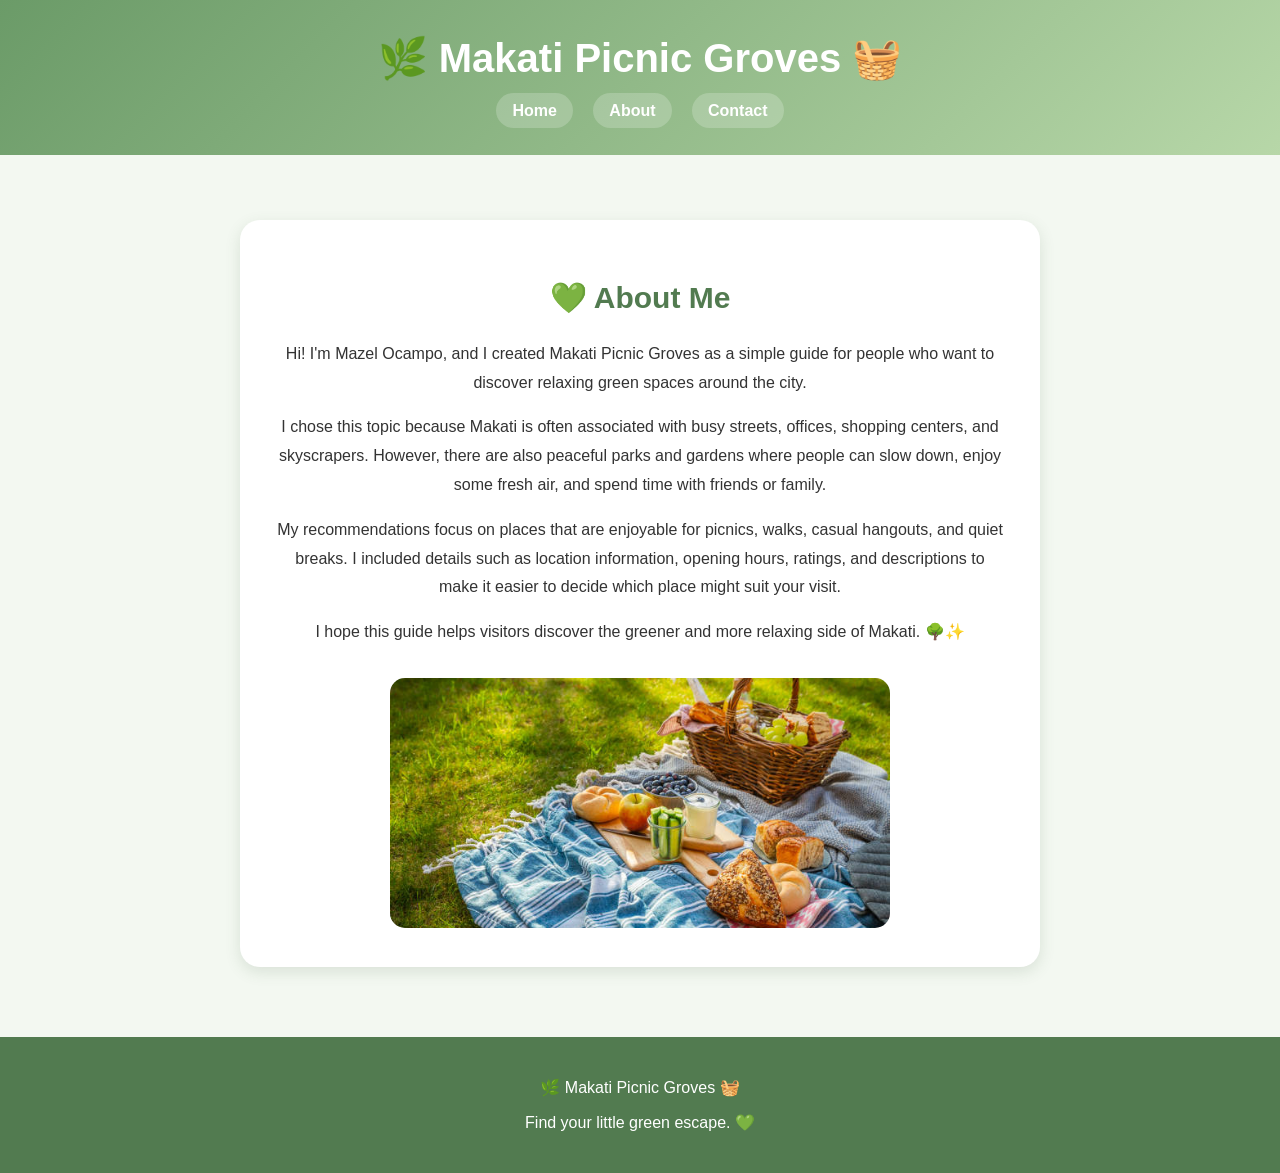
==== about.html @ d7042da5 "Updated the guide's navigation page" ====
<!DOCTYPE html>
<html lang="en">
<head>
    <meta charset="UTF-8">
    <meta name="viewport" content="width=device-width, initial-scale=1.0">

    <title>About - Makati Picnic Groves</title>

    <style>
        body {
            margin: 0;
            font-family: Arial, sans-serif;
            background-color: #f3f8f1;
            color: #333;
        }

        header {
            background: linear-gradient(135deg, #6b9b68, #b7d7a8);
            color: white;
            text-align: center;
            padding: 35px 20px;
        }

        header h1 {
            margin: 0;
            font-size: 40px;
        }

        nav ul {
            list-style: none;
            padding: 0;
            margin: 20px 0 0;
        }

        nav li {
            display: inline-block;
            margin: 0 8px;
        }

        nav a {
            color: white;
            text-decoration: none;
            font-weight: bold;
            background-color: rgba(255, 255, 255, 0.2);
            padding: 9px 16px;
            border-radius: 20px;
        }

        nav a:hover {
            background-color: white;
            color: #527b50;
        }

        main {
            max-width: 800px;
            margin: 45px auto;
            padding: 20px;
        }

        section {
            background-color: white;
            padding: 35px;
            border-radius: 20px;
            box-shadow: 0 5px 15px rgba(70, 100, 70, 0.15);
            text-align: center;
        }

        section h2 {
            color: #527b50;
            font-size: 30px;
        }

        section p {
            line-height: 1.8;
        }

        section img {
            width: 100%;
            max-width: 500px;
            height: 250px;
            object-fit: cover;
            border-radius: 15px;
            margin-top: 15px;
        }

        footer {
            background-color: #527b50;
            color: white;
            text-align: center;
            padding: 25px;
            margin-top: 50px;
        }
    </style>
</head>

<body>

    <header>

        <h1>🌿 Makati Picnic Groves 🧺</h1>

        <nav>
            <ul>
                <li><a href="index.html">Home</a></li>
                <li><a href="about.html">About</a></li>
                <li><a href="contact.html">Contact</a></li>
            </ul>
        </nav>

    </header>

    <main>

        <section>

            <h2>💚 About Me</h2>

            <p>
                Hi! I'm Mazel Ocampo, and I created Makati Picnic Groves
                as a simple guide for people who want to discover
                relaxing green spaces around the city.
            </p>

            <p>
                I chose this topic because Makati is often associated
                with busy streets, offices, shopping centers, and
                skyscrapers. However, there are also peaceful parks
                and gardens where people can slow down, enjoy some
                fresh air, and spend time with friends or family.
            </p>

            <p>
                My recommendations focus on places that are enjoyable
                for picnics, walks, casual hangouts, and quiet breaks.
                I included details such as location information,
                opening hours, ratings, and descriptions to make it
                easier to decide which place might suit your visit.
            </p>

            <p>
                I hope this guide helps visitors discover the greener
                and more relaxing side of Makati. 🌳✨
            </p>

            <img
                src="picnic.jpg"
                alt="A picnic setup representing relaxing outdoor time">

        </section>

    </main>

    <footer>

        <p>🌿 Makati Picnic Groves 🧺</p>

        <p>Find your little green escape. 💚</p>

    </footer>

</body>
</html>
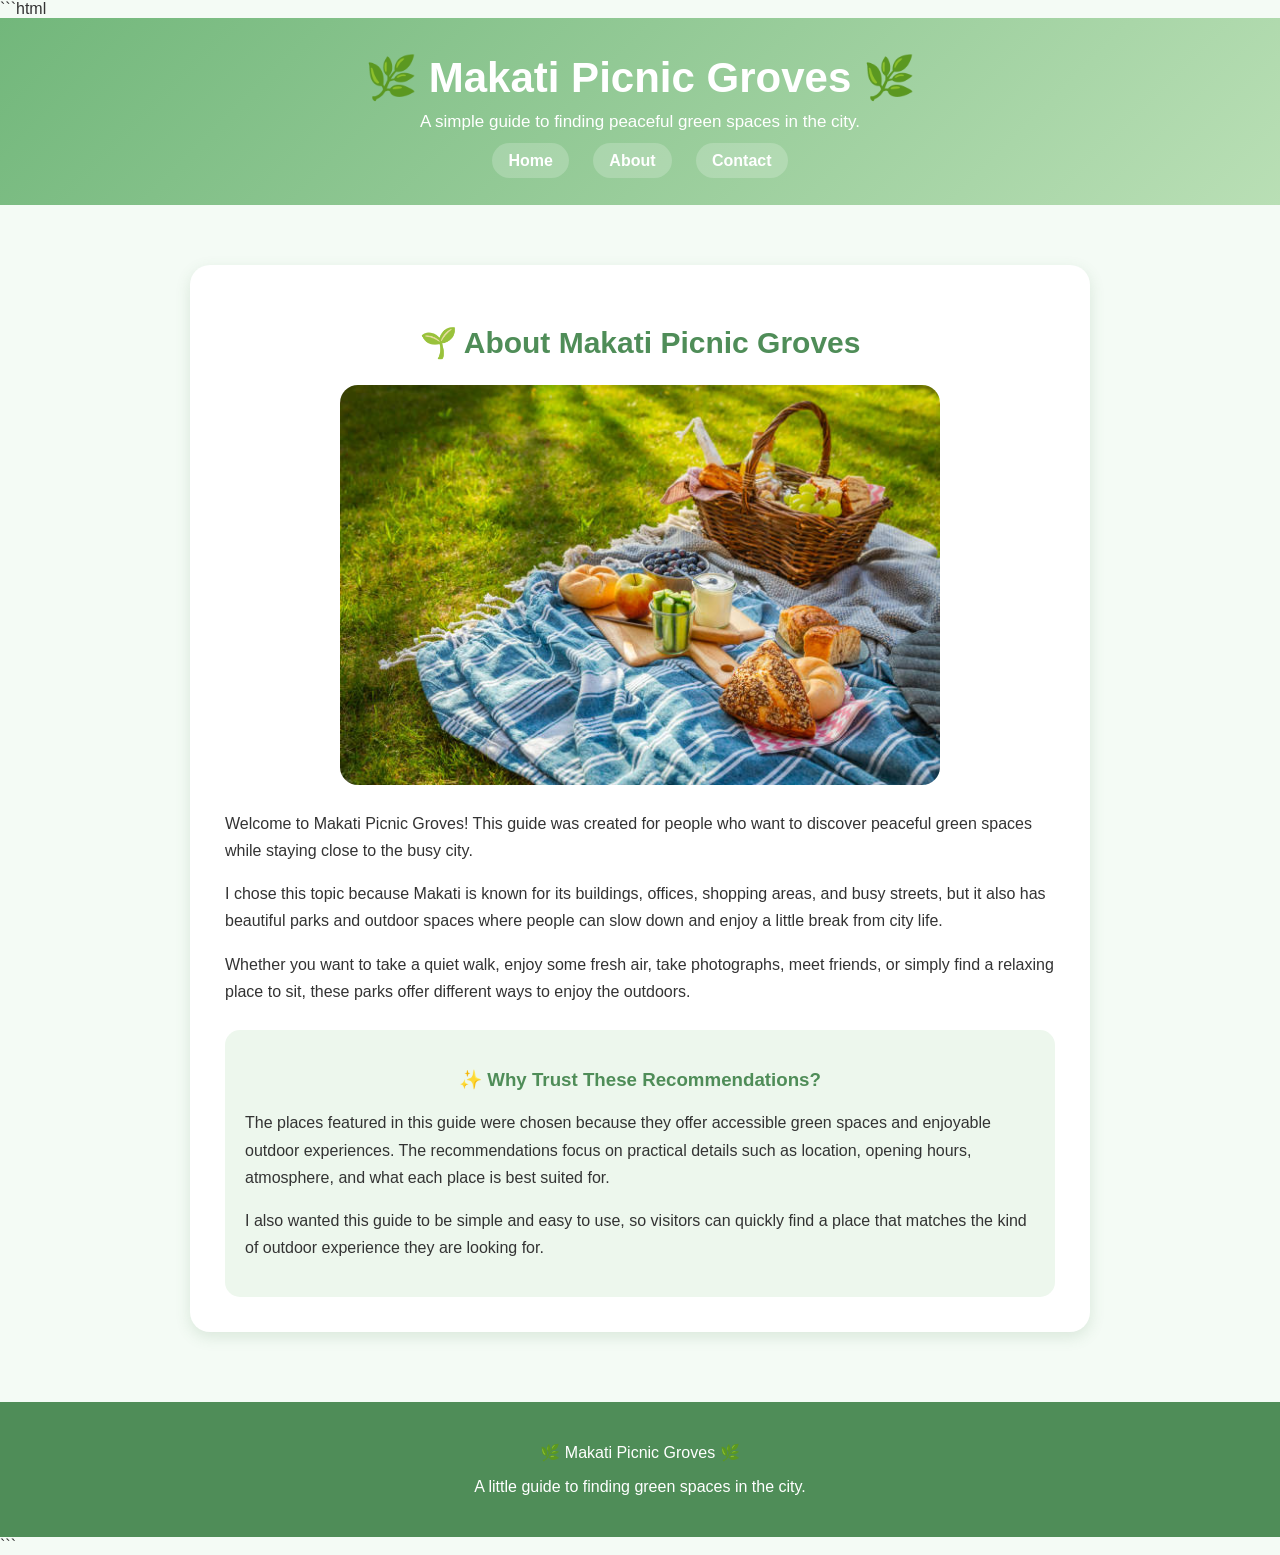
==== commit 714fe617: "Add places page and picnic image to About page" ====
--- a/about.html
+++ b/about.html
@@ -1,3 +1,4 @@
+```html
 <!DOCTYPE html>
 <html lang="en">
 <head>
@@ -10,12 +11,12 @@
         body {
             margin: 0;
             font-family: Arial, sans-serif;
-            background-color: #f3f8f1;
+            background-color: #f4fbf5;
             color: #333;
         }
 
         header {
-            background: linear-gradient(135deg, #6b9b68, #b7d7a8);
+            background: linear-gradient(135deg, #72b77b, #b9dfb5);
             color: white;
             text-align: center;
             padding: 35px 20px;
@@ -23,7 +24,12 @@
 
         header h1 {
             margin: 0;
-            font-size: 40px;
+            font-size: 42px;
+        }
+
+        header p {
+            font-size: 17px;
+            margin: 10px 0 20px;
         }
 
         nav ul {
@@ -34,7 +40,7 @@
 
         nav li {
             display: inline-block;
-            margin: 0 8px;
+            margin: 0 10px;
         }
 
         nav a {
@@ -48,43 +54,55 @@
 
         nav a:hover {
             background-color: white;
-            color: #527b50;
+            color: #4f8d58;
         }
 
         main {
-            max-width: 800px;
-            margin: 45px auto;
+            max-width: 900px;
+            margin: 40px auto;
             padding: 20px;
         }
 
-        section {
+        .about-card {
             background-color: white;
             padding: 35px;
             border-radius: 20px;
-            box-shadow: 0 5px 15px rgba(70, 100, 70, 0.15);
+            box-shadow: 0 5px 15px rgba(70, 120, 75, 0.15);
             text-align: center;
         }
 
-        section h2 {
-            color: #527b50;
+        .about-card h2 {
+            color: #4f8d58;
             font-size: 30px;
         }
 
-        section p {
-            line-height: 1.8;
-        }
-
-        section img {
-            width: 100%;
-            max-width: 500px;
-            height: 250px;
-            object-fit: cover;
+        .about-card p {
+            line-height: 1.7;
+            text-align: left;
+        }
+
+        .about-image {
+            width: 600px;
+            max-width: 100%;
+            height: auto;
+            display: block;
+            margin: 25px auto;
+            border-radius: 18px;
+        }
+
+        .highlight {
+            background-color: #edf7ed;
+            padding: 20px;
             border-radius: 15px;
-            margin-top: 15px;
+            margin-top: 25px;
+        }
+
+        .highlight h3 {
+            color: #4f8d58;
         }
 
         footer {
-            background-color: #527b50;
+            background-color: #4f8d58;
             color: white;
             text-align: center;
             padding: 25px;
@@ -95,68 +113,92 @@
 
 <body>
 
-    <header>
-
-        <h1>🌿 Makati Picnic Groves 🧺</h1>
-
-        <nav>
-            <ul>
-                <li><a href="index.html">Home</a></li>
-                <li><a href="about.html">About</a></li>
-                <li><a href="contact.html">Contact</a></li>
-            </ul>
-        </nav>
-
-    </header>
-
-    <main>
-
-        <section>
-
-            <h2>💚 About Me</h2>
+<header>
+
+    <h1>🌿 Makati Picnic Groves 🌿</h1>
+
+    <p>
+        A simple guide to finding peaceful green spaces in the city.
+    </p>
+
+    <nav>
+        <ul>
+            <li><a href="index.html">Home</a></li>
+            <li><a href="about.html">About</a></li>
+            <li><a href="contact.html">Contact</a></li>
+        </ul>
+    </nav>
+
+</header>
+
+
+<main>
+
+    <section class="about-card">
+
+        <h2>🌱 About Makati Picnic Groves</h2>
+
+        <img
+            class="about-image"
+            src="picnic.jpg"
+            alt="A picnic setup surrounded by greenery">
+
+        <p>
+            Welcome to Makati Picnic Groves! This guide was created
+            for people who want to discover peaceful green spaces
+            while staying close to the busy city.
+        </p>
+
+        <p>
+            I chose this topic because Makati is known for its
+            buildings, offices, shopping areas, and busy streets,
+            but it also has beautiful parks and outdoor spaces where
+            people can slow down and enjoy a little break from city
+            life.
+        </p>
+
+        <p>
+            Whether you want to take a quiet walk, enjoy some fresh
+            air, take photographs, meet friends, or simply find a
+            relaxing place to sit, these parks offer different ways
+            to enjoy the outdoors.
+        </p>
+
+        <div class="highlight">
+
+            <h3>✨ Why Trust These Recommendations?</h3>
 
             <p>
-                Hi! I'm Mazel Ocampo, and I created Makati Picnic Groves
-                as a simple guide for people who want to discover
-                relaxing green spaces around the city.
+                The places featured in this guide were chosen because
+                they offer accessible green spaces and enjoyable
+                outdoor experiences. The recommendations focus on
+                practical details such as location, opening hours,
+                atmosphere, and what each place is best suited for.
             </p>
 
             <p>
-                I chose this topic because Makati is often associated
-                with busy streets, offices, shopping centers, and
-                skyscrapers. However, there are also peaceful parks
-                and gardens where people can slow down, enjoy some
-                fresh air, and spend time with friends or family.
+                I also wanted this guide to be simple and easy to use,
+                so visitors can quickly find a place that matches the
+                kind of outdoor experience they are looking for.
             </p>
 
-            <p>
-                My recommendations focus on places that are enjoyable
-                for picnics, walks, casual hangouts, and quiet breaks.
-                I included details such as location information,
-                opening hours, ratings, and descriptions to make it
-                easier to decide which place might suit your visit.
-            </p>
-
-            <p>
-                I hope this guide helps visitors discover the greener
-                and more relaxing side of Makati. 🌳✨
-            </p>
-
-            <img
-                src="picnic.jpg"
-                alt="A picnic setup representing relaxing outdoor time">
-
-        </section>
-
-    </main>
-
-    <footer>
-
-        <p>🌿 Makati Picnic Groves 🧺</p>
-
-        <p>Find your little green escape. 💚</p>
-
-    </footer>
+        </div>
+
+    </section>
+
+</main>
+
+
+<footer>
+
+    <p>🌿 Makati Picnic Groves 🌿</p>
+
+    <p>
+        A little guide to finding green spaces in the city.
+    </p>
+
+</footer>
 
 </body>
-</html>+</html>
+```
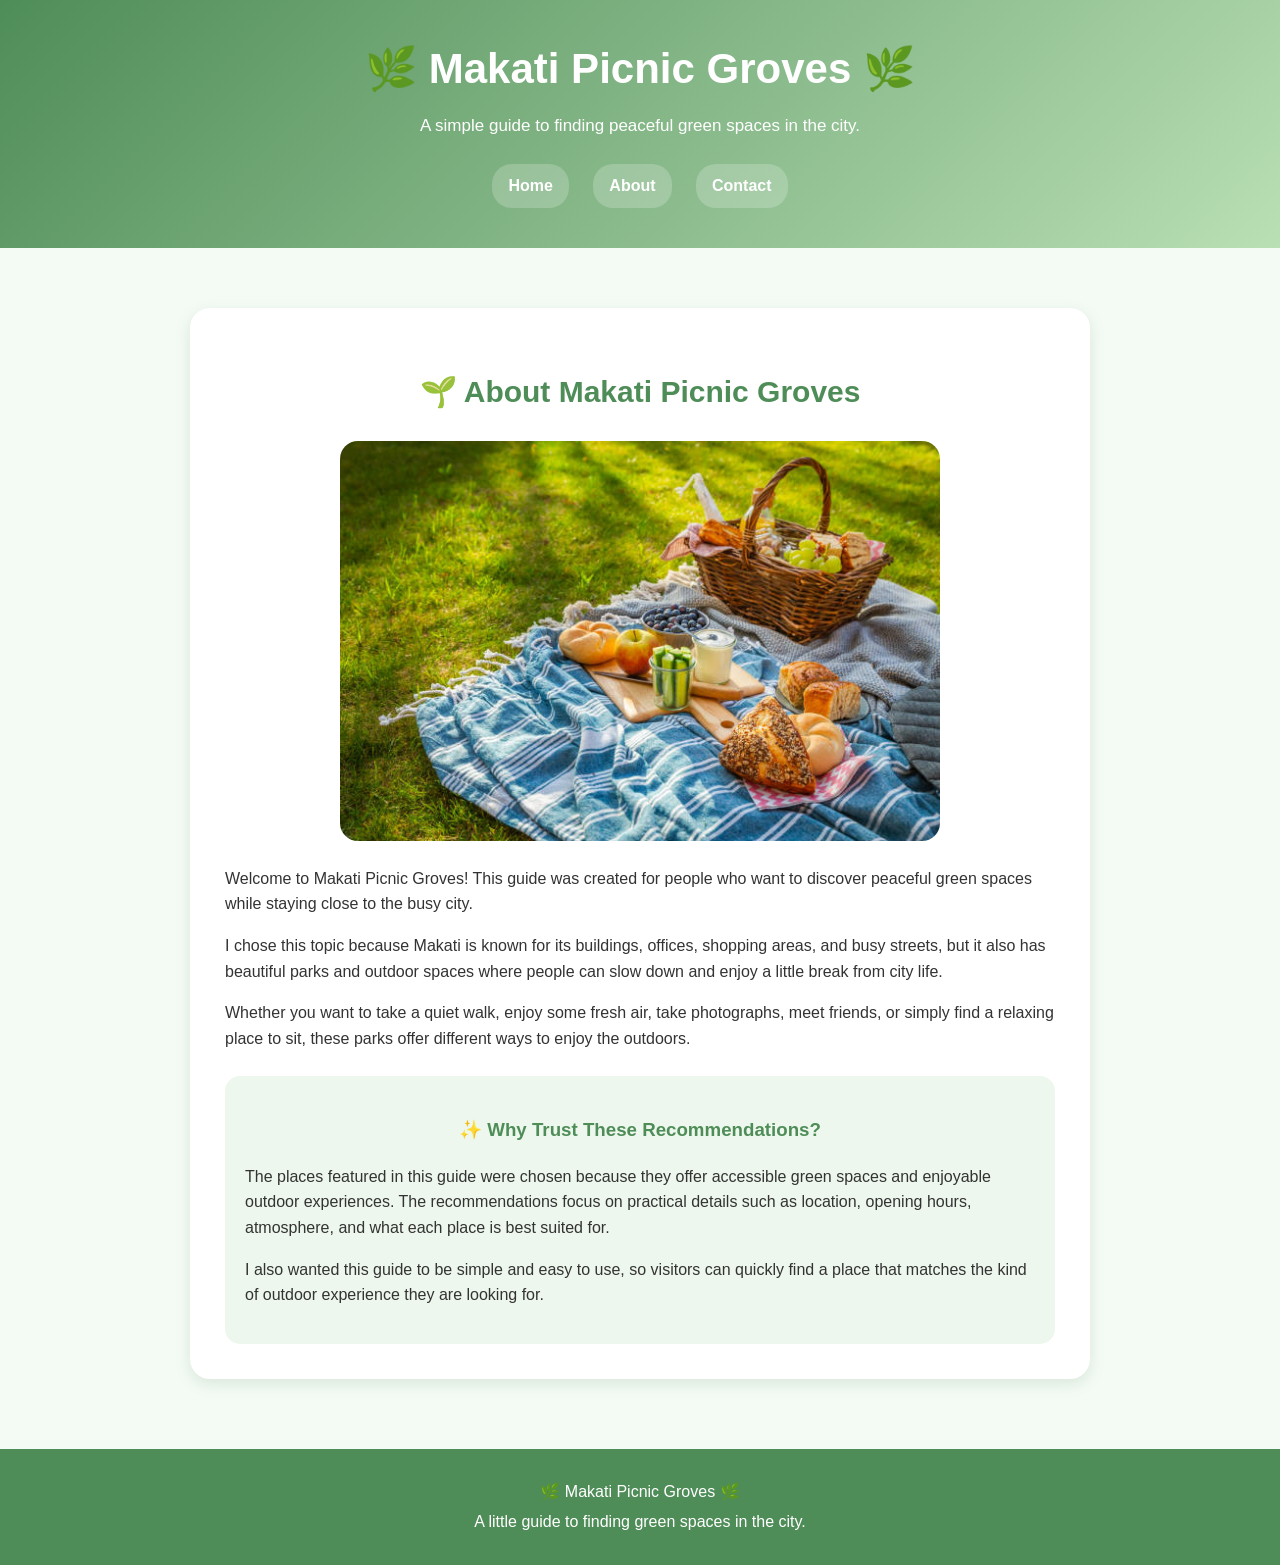
==== commit 5c547962: "Add shared stylesheet to Makati Picnic Groves" ====
--- a/about.html
+++ b/about.html
@@ -1,4 +1,3 @@
-```html
 <!DOCTYPE html>
 <html lang="en">
 <head>
@@ -7,108 +6,7 @@
 
     <title>About - Makati Picnic Groves</title>
 
-    <style>
-        body {
-            margin: 0;
-            font-family: Arial, sans-serif;
-            background-color: #f4fbf5;
-            color: #333;
-        }
-
-        header {
-            background: linear-gradient(135deg, #72b77b, #b9dfb5);
-            color: white;
-            text-align: center;
-            padding: 35px 20px;
-        }
-
-        header h1 {
-            margin: 0;
-            font-size: 42px;
-        }
-
-        header p {
-            font-size: 17px;
-            margin: 10px 0 20px;
-        }
-
-        nav ul {
-            list-style: none;
-            padding: 0;
-            margin: 20px 0 0;
-        }
-
-        nav li {
-            display: inline-block;
-            margin: 0 10px;
-        }
-
-        nav a {
-            color: white;
-            text-decoration: none;
-            font-weight: bold;
-            background-color: rgba(255, 255, 255, 0.2);
-            padding: 9px 16px;
-            border-radius: 20px;
-        }
-
-        nav a:hover {
-            background-color: white;
-            color: #4f8d58;
-        }
-
-        main {
-            max-width: 900px;
-            margin: 40px auto;
-            padding: 20px;
-        }
-
-        .about-card {
-            background-color: white;
-            padding: 35px;
-            border-radius: 20px;
-            box-shadow: 0 5px 15px rgba(70, 120, 75, 0.15);
-            text-align: center;
-        }
-
-        .about-card h2 {
-            color: #4f8d58;
-            font-size: 30px;
-        }
-
-        .about-card p {
-            line-height: 1.7;
-            text-align: left;
-        }
-
-        .about-image {
-            width: 600px;
-            max-width: 100%;
-            height: auto;
-            display: block;
-            margin: 25px auto;
-            border-radius: 18px;
-        }
-
-        .highlight {
-            background-color: #edf7ed;
-            padding: 20px;
-            border-radius: 15px;
-            margin-top: 25px;
-        }
-
-        .highlight h3 {
-            color: #4f8d58;
-        }
-
-        footer {
-            background-color: #4f8d58;
-            color: white;
-            text-align: center;
-            padding: 25px;
-            margin-top: 50px;
-        }
-    </style>
+    <link rel="stylesheet" href="style.css">
 </head>
 
 <body>
@@ -200,5 +98,4 @@
 </footer>
 
 </body>
-</html>
-```
+</html>
--- a/style.css
+++ b/style.css
@@ -0,0 +1,445 @@
+/* ========================================
+   1. VARIABLES
+======================================== */
+
+:root {
+    --brand: #4f8d58;
+    --brand-light: #b9dfb5;
+    --brand-dark: #3d704e;
+    --ink: #333333;
+    --muted: #666666;
+    --light-bg: #f4fbf5;
+    --card-bg: #ffffff;
+}
+
+
+/* ========================================
+   2. BASE STYLES
+======================================== */
+
+* {
+    box-sizing: border-box;
+}
+
+body {
+    margin: 0;
+    font-family: Arial, sans-serif;
+    line-height: 1.6;
+    background-color: var(--light-bg);
+    color: var(--ink);
+}
+
+img {
+    max-width: 100%;
+}
+
+
+/* ========================================
+   3. HEADER AND NAVIGATION
+======================================== */
+
+header {
+    background: linear-gradient(
+        135deg,
+        var(--brand),
+        var(--brand-light)
+    );
+    color: white;
+    text-align: center;
+    padding: 35px 20px;
+}
+
+header h1 {
+    margin: 0;
+    font-size: 42px;
+}
+
+header p {
+    font-size: 17px;
+    margin: 10px 0 20px;
+}
+
+nav ul {
+    list-style: none;
+    padding: 0;
+    margin: 20px 0 0;
+}
+
+nav li {
+    display: inline-block;
+    margin: 5px 10px;
+}
+
+nav a {
+    color: white;
+    text-decoration: none;
+    font-weight: bold;
+    background-color: rgba(255, 255, 255, 0.2);
+    padding: 9px 16px;
+    border-radius: 20px;
+    display: inline-block;
+}
+
+nav a:hover,
+nav a:focus {
+    background-color: white;
+    color: var(--brand);
+}
+
+
+/* ========================================
+   4. MAIN LAYOUT
+======================================== */
+
+main {
+    max-width: 1100px;
+    margin: 40px auto;
+    padding: 20px;
+}
+
+
+/* ========================================
+   5. HOME PAGE
+======================================== */
+
+.welcome {
+    text-align: center;
+    margin-bottom: 35px;
+}
+
+.welcome h2 {
+    color: var(--brand);
+}
+
+.places {
+    display: flex;
+    flex-wrap: wrap;
+    justify-content: center;
+    gap: 25px;
+}
+
+
+/* ========================================
+   6. PLACE CARDS
+======================================== */
+
+.places article {
+    width: 250px;
+    background-color: var(--card-bg);
+    padding: 20px;
+    border-radius: 18px;
+    text-align: center;
+    box-shadow: 0 5px 15px rgba(70, 120, 75, 0.15);
+    transition: transform 0.2s;
+}
+
+.places article:hover {
+    transform: translateY(-6px);
+}
+
+.places article img {
+    width: 100%;
+    height: 180px;
+    object-fit: cover;
+    border-radius: 15px;
+}
+
+.places article h3 {
+    color: var(--brand);
+    font-size: 21px;
+}
+
+.rating {
+    color: #a85f12;
+    font-weight: bold;
+}
+
+.read-more {
+    display: inline-block;
+    margin-top: 10px;
+    background-color: var(--brand);
+    color: white;
+    text-decoration: none;
+    padding: 9px 16px;
+    border-radius: 20px;
+    font-weight: bold;
+}
+
+.read-more:hover,
+.read-more:focus {
+    background-color: var(--brand-dark);
+}
+
+
+/* ========================================
+   7. ABOUT PAGE
+======================================== */
+
+.about-card {
+    max-width: 900px;
+    margin: auto;
+    background-color: var(--card-bg);
+    padding: 35px;
+    border-radius: 20px;
+    box-shadow: 0 5px 15px rgba(70, 120, 75, 0.15);
+    text-align: center;
+}
+
+.about-card h2 {
+    color: var(--brand);
+    font-size: 30px;
+}
+
+.about-card p {
+    text-align: left;
+}
+
+.about-image {
+    width: 600px;
+    max-width: 100%;
+    height: auto;
+    display: block;
+    margin: 25px auto;
+    border-radius: 18px;
+}
+
+.highlight {
+    background-color: #edf7ed;
+    padding: 20px;
+    border-radius: 15px;
+    margin-top: 25px;
+}
+
+.highlight h3 {
+    color: var(--brand);
+}
+
+
+/* ========================================
+   8. CONTACT PAGE
+======================================== */
+
+.contact-card {
+    max-width: 900px;
+    margin: auto;
+    background-color: var(--card-bg);
+    padding: 35px;
+    border-radius: 20px;
+    box-shadow: 0 5px 15px rgba(70, 120, 75, 0.15);
+}
+
+.contact-card h2,
+.contact-card > p {
+    text-align: center;
+}
+
+.contact-card h2 {
+    color: var(--brand);
+}
+
+
+/* ========================================
+   9. PLACE DETAIL PAGES
+======================================== */
+
+main > section {
+    background-color: var(--card-bg);
+    padding: 30px;
+    border-radius: 18px;
+    margin-bottom: 35px;
+    box-shadow: 0 5px 15px rgba(70, 120, 75, 0.15);
+}
+
+main > section img {
+    width: 100%;
+    height: auto;
+    display: block;
+    border-radius: 15px;
+    margin-bottom: 25px;
+}
+
+h2 {
+    color: var(--brand);
+}
+
+
+/* ========================================
+   10. TABLES
+======================================== */
+
+table {
+    width: 100%;
+    border-collapse: collapse;
+    margin-top: 20px;
+}
+
+th,
+td {
+    border: 1px solid var(--brand-light);
+    padding: 12px;
+    text-align: left;
+}
+
+th {
+    background-color: #dff3e2;
+    color: var(--brand-dark);
+}
+
+
+/* ========================================
+   11. FORMS
+======================================== */
+
+label {
+    display: block;
+    margin-top: 15px;
+    margin-bottom: 7px;
+    font-weight: bold;
+    color: var(--brand-dark);
+}
+
+input,
+select,
+textarea {
+    width: 100%;
+    padding: 12px;
+    border: 1px solid var(--brand-light);
+    border-radius: 10px;
+    font-family: Arial, sans-serif;
+    font-size: 16px;
+    background-color: white;
+}
+
+textarea {
+    min-height: 150px;
+    resize: vertical;
+}
+
+fieldset {
+    border: 2px solid var(--brand-light);
+    border-radius: 15px;
+    margin-top: 20px;
+    padding: 20px;
+}
+
+legend {
+    color: var(--brand);
+    font-weight: bold;
+    font-size: 18px;
+    padding: 0 10px;
+}
+
+
+/* Radio and checkbox choices */
+
+fieldset input[type="radio"],
+fieldset input[type="checkbox"] {
+    width: auto;
+    margin-right: 5px;
+}
+
+fieldset label {
+    display: inline;
+    margin-right: 15px;
+    font-weight: normal;
+}
+
+
+/* ========================================
+   12. BUTTONS
+======================================== */
+
+button,
+.send-button {
+    display: inline-block;
+    margin-top: 25px;
+    background-color: var(--brand);
+    color: white;
+    border: none;
+    padding: 12px 25px;
+    border-radius: 25px;
+    font-size: 16px;
+    font-weight: bold;
+    cursor: pointer;
+}
+
+button:hover,
+button:focus,
+.send-button:hover,
+.send-button:focus {
+    background-color: var(--brand-dark);
+}
+
+
+/* ========================================
+   13. FOCUS STATES
+======================================== */
+
+input:focus,
+select:focus,
+textarea:focus {
+    outline: 3px solid var(--brand);
+    outline-offset: 2px;
+}
+
+nav a:focus,
+.read-more:focus,
+button:focus {
+    outline: 3px solid white;
+    outline-offset: 3px;
+}
+
+
+/* ========================================
+   14. FOOTER
+======================================== */
+
+footer {
+    background-color: var(--brand);
+    color: white;
+    text-align: center;
+    padding: 25px;
+    margin-top: 50px;
+}
+
+footer p {
+    margin: 5px;
+}
+
+
+/* ========================================
+   15. MOBILE RESPONSIVENESS
+======================================== */
+
+@media (max-width: 600px) {
+
+    header h1 {
+        font-size: 32px;
+    }
+
+    main {
+        padding: 15px;
+        margin: 25px auto;
+    }
+
+    main > section,
+    .about-card,
+    .contact-card {
+        padding: 20px;
+    }
+
+    nav li {
+        display: block;
+        margin: 10px 0;
+    }
+
+    nav a {
+        display: inline-block;
+    }
+
+    .places article {
+        width: 100%;
+        max-width: 350px;
+    }
+
+}
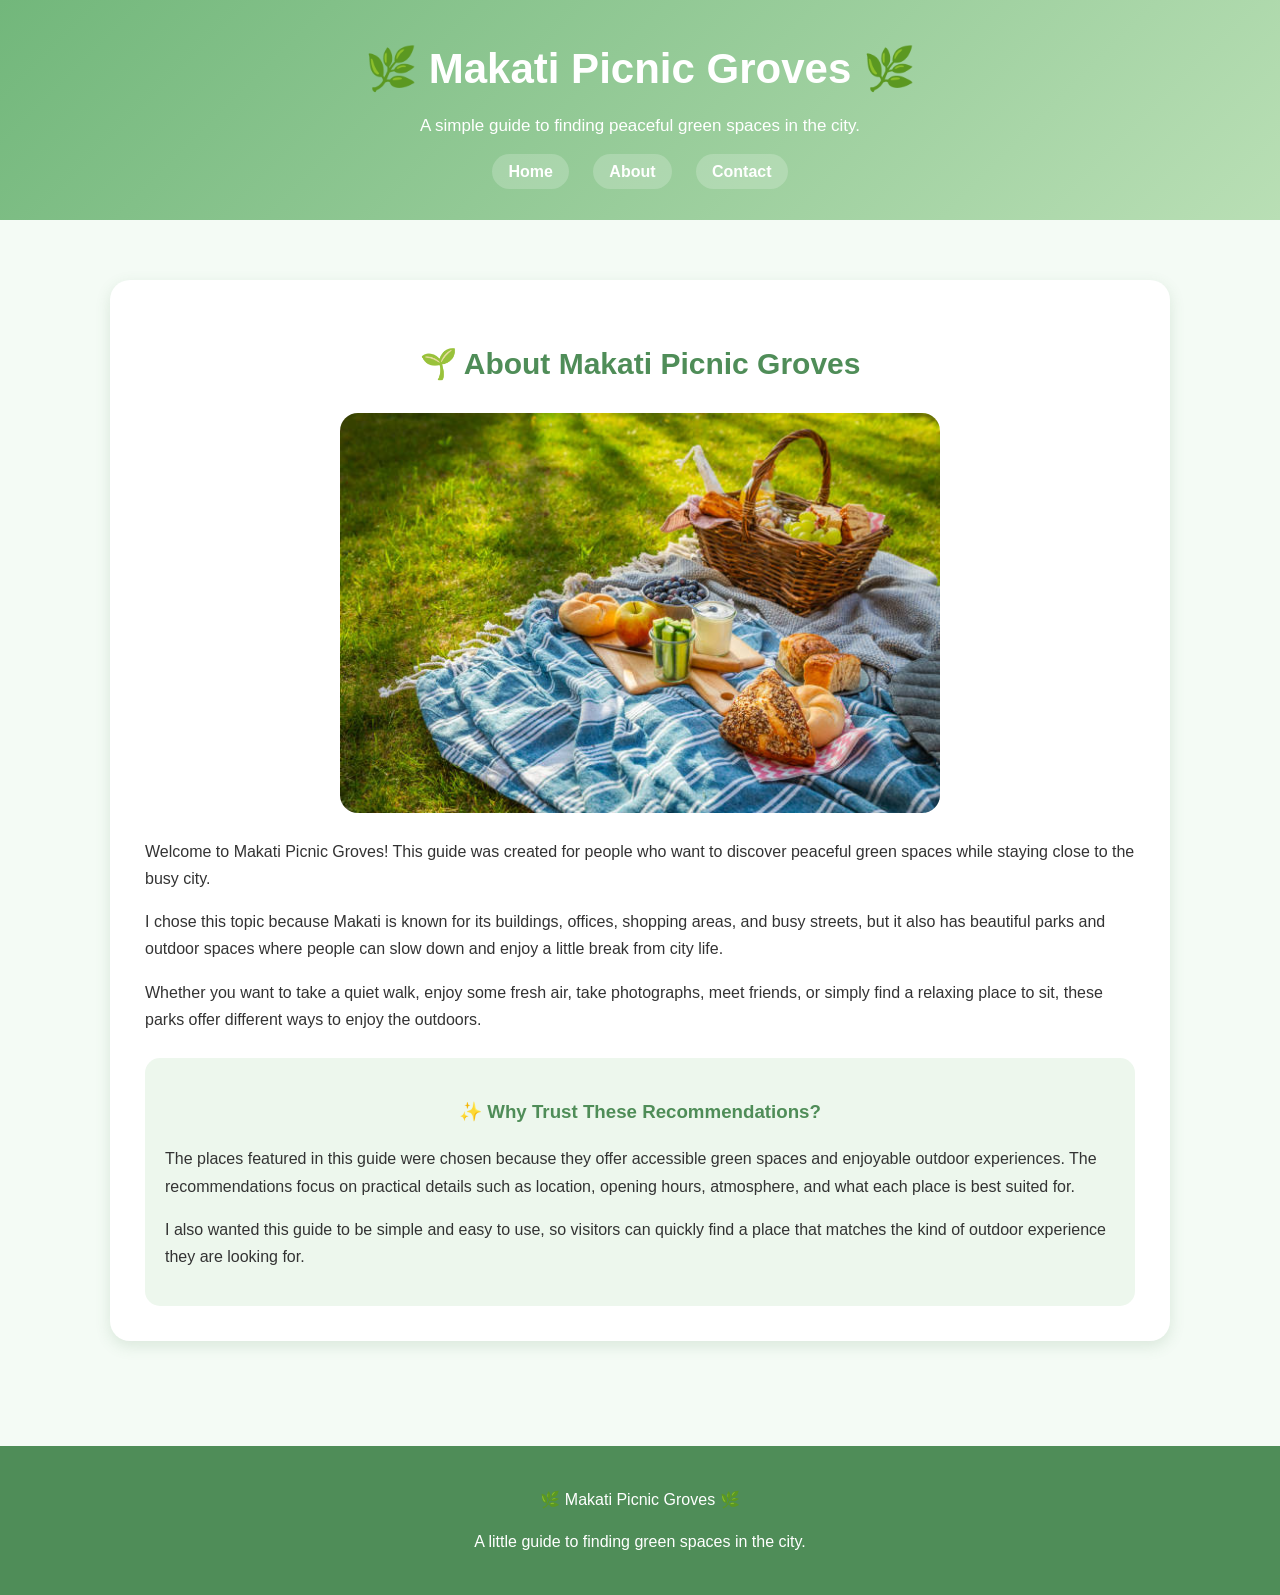
==== commit 2f45c47a: "Style place cards and forms" ====
--- a/about.html
+++ b/about.html
@@ -1,5 +1,6 @@
 <!DOCTYPE html>
 <html lang="en">
+
 <head>
     <meta charset="UTF-8">
     <meta name="viewport" content="width=device-width, initial-scale=1.0">
--- a/style.css
+++ b/style.css
@@ -1,21 +1,21 @@
-/* ========================================
-   1. VARIABLES
-======================================== */
+/* =========================
+   VARIABLES
+========================= */
 
 :root {
     --brand: #4f8d58;
-    --brand-light: #b9dfb5;
     --brand-dark: #3d704e;
     --ink: #333333;
-    --muted: #666666;
-    --light-bg: #f4fbf5;
-    --card-bg: #ffffff;
-}
-
-
-/* ========================================
-   2. BASE STYLES
-======================================== */
+    --muted: #b7d8bd;
+    --background: #f4fbf5;
+    --light: #ffffff;
+    --accent: #b06f1e;
+}
+
+
+/* =========================
+   BASE STYLES
+========================= */
 
 * {
     box-sizing: border-box;
@@ -25,7 +25,7 @@
     margin: 0;
     font-family: Arial, sans-serif;
     line-height: 1.6;
-    background-color: var(--light-bg);
+    background-color: var(--background);
     color: var(--ink);
 }
 
@@ -34,17 +34,13 @@
 }
 
 
-/* ========================================
-   3. HEADER AND NAVIGATION
-======================================== */
+/* =========================
+   HEADER AND NAVIGATION
+========================= */
 
 header {
-    background: linear-gradient(
-        135deg,
-        var(--brand),
-        var(--brand-light)
-    );
-    color: white;
+    background: linear-gradient(135deg, #72b77b, #b9dfb5);
+    color: var(--light);
     text-align: center;
     padding: 35px 20px;
 }
@@ -67,29 +63,27 @@
 
 nav li {
     display: inline-block;
-    margin: 5px 10px;
+    margin: 0 10px;
 }
 
 nav a {
-    color: white;
+    color: var(--light);
     text-decoration: none;
     font-weight: bold;
     background-color: rgba(255, 255, 255, 0.2);
     padding: 9px 16px;
     border-radius: 20px;
-    display: inline-block;
-}
-
-nav a:hover,
-nav a:focus {
-    background-color: white;
-    color: var(--brand);
-}
-
-
-/* ========================================
-   4. MAIN LAYOUT
-======================================== */
+}
+
+nav a:hover {
+    background-color: var(--light);
+    color: var(--brand);
+}
+
+
+/* =========================
+   MAIN CONTENT
+========================= */
 
 main {
     max-width: 1100px;
@@ -97,11 +91,6 @@
     padding: 20px;
 }
 
-
-/* ========================================
-   5. HOME PAGE
-======================================== */
-
 .welcome {
     text-align: center;
     margin-bottom: 35px;
@@ -110,6 +99,11 @@
 .welcome h2 {
     color: var(--brand);
 }
+
+
+/* =========================
+   PLACE CARDS
+========================= */
 
 .places {
     display: flex;
@@ -118,39 +112,41 @@
     gap: 25px;
 }
 
-
-/* ========================================
-   6. PLACE CARDS
-======================================== */
-
-.places article {
+.place-card {
     width: 250px;
-    background-color: var(--card-bg);
+    background-color: var(--light);
     padding: 20px;
     border-radius: 18px;
+    border-left: 6px solid var(--brand);
+    margin-bottom: 25px;
     text-align: center;
     box-shadow: 0 5px 15px rgba(70, 120, 75, 0.15);
     transition: transform 0.2s;
 }
 
-.places article:hover {
+.place-card:hover {
     transform: translateY(-6px);
 }
 
-.places article img {
-    width: 100%;
+.place-card img {
+    width: 220px;
     height: 180px;
+    max-width: 100%;
     object-fit: cover;
     border-radius: 15px;
 }
 
-.places article h3 {
+.place-card h3 {
     color: var(--brand);
     font-size: 21px;
 }
 
+.place-card p {
+    line-height: 1.5;
+}
+
 .rating {
-    color: #a85f12;
+    color: var(--accent);
     font-weight: bold;
 }
 
@@ -158,27 +154,24 @@
     display: inline-block;
     margin-top: 10px;
     background-color: var(--brand);
-    color: white;
+    color: var(--light);
     text-decoration: none;
     padding: 9px 16px;
     border-radius: 20px;
     font-weight: bold;
 }
 
-.read-more:hover,
-.read-more:focus {
+.read-more:hover {
     background-color: var(--brand-dark);
 }
 
 
-/* ========================================
-   7. ABOUT PAGE
-======================================== */
+/* =========================
+   ABOUT PAGE
+========================= */
 
 .about-card {
-    max-width: 900px;
-    margin: auto;
-    background-color: var(--card-bg);
+    background-color: var(--light);
     padding: 35px;
     border-radius: 20px;
     box-shadow: 0 5px 15px rgba(70, 120, 75, 0.15);
@@ -191,6 +184,7 @@
 }
 
 .about-card p {
+    line-height: 1.7;
     text-align: left;
 }
 
@@ -215,35 +209,33 @@
 }
 
 
-/* ========================================
-   8. CONTACT PAGE
-======================================== */
+/* =========================
+   CONTACT PAGE
+========================= */
 
 .contact-card {
-    max-width: 900px;
-    margin: auto;
-    background-color: var(--card-bg);
+    background-color: var(--light);
     padding: 35px;
     border-radius: 20px;
     box-shadow: 0 5px 15px rgba(70, 120, 75, 0.15);
 }
 
-.contact-card h2,
+.contact-card h2 {
+    color: var(--brand);
+    text-align: center;
+}
+
 .contact-card > p {
     text-align: center;
 }
 
-.contact-card h2 {
-    color: var(--brand);
-}
-
-
-/* ========================================
-   9. PLACE DETAIL PAGES
-======================================== */
+
+/* =========================
+   PLACE DETAILS
+========================= */
 
 main > section {
-    background-color: var(--card-bg);
+    background-color: var(--light);
     padding: 30px;
     border-radius: 18px;
     margin-bottom: 35px;
@@ -258,14 +250,9 @@
     margin-bottom: 25px;
 }
 
-h2 {
-    color: var(--brand);
-}
-
-
-/* ========================================
-   10. TABLES
-======================================== */
+main > section h2 {
+    color: var(--brand);
+}
 
 table {
     width: 100%;
@@ -275,7 +262,7 @@
 
 th,
 td {
-    border: 1px solid var(--brand-light);
+    border: 1px solid var(--muted);
     padding: 12px;
     text-align: left;
 }
@@ -286,9 +273,23 @@
 }
 
 
-/* ========================================
-   11. FORMS
-======================================== */
+/* =========================
+   FORMS
+========================= */
+
+fieldset {
+    padding: 25px;
+    border: 2px solid var(--muted);
+    border-radius: 15px;
+    margin-top: 20px;
+}
+
+legend {
+    color: var(--brand);
+    font-weight: bold;
+    font-size: 20px;
+    padding: 0 10px;
+}
 
 label {
     display: block;
@@ -303,11 +304,11 @@
 textarea {
     width: 100%;
     padding: 12px;
-    border: 1px solid var(--brand-light);
+    border: 1px solid var(--muted);
     border-radius: 10px;
     font-family: Arial, sans-serif;
-    font-size: 16px;
-    background-color: white;
+    font-size: 15px;
+    background-color: var(--light);
 }
 
 textarea {
@@ -315,65 +316,10 @@
     resize: vertical;
 }
 
-fieldset {
-    border: 2px solid var(--brand-light);
-    border-radius: 15px;
-    margin-top: 20px;
-    padding: 20px;
-}
-
-legend {
-    color: var(--brand);
-    font-weight: bold;
-    font-size: 18px;
-    padding: 0 10px;
-}
-
-
-/* Radio and checkbox choices */
-
-fieldset input[type="radio"],
-fieldset input[type="checkbox"] {
-    width: auto;
-    margin-right: 5px;
-}
-
-fieldset label {
-    display: inline;
-    margin-right: 15px;
-    font-weight: normal;
-}
-
-
-/* ========================================
-   12. BUTTONS
-======================================== */
-
-button,
-.send-button {
-    display: inline-block;
-    margin-top: 25px;
-    background-color: var(--brand);
-    color: white;
-    border: none;
-    padding: 12px 25px;
-    border-radius: 25px;
-    font-size: 16px;
-    font-weight: bold;
-    cursor: pointer;
-}
-
-button:hover,
-button:focus,
-.send-button:hover,
-.send-button:focus {
-    background-color: var(--brand-dark);
-}
-
-
-/* ========================================
-   13. FOCUS STATES
-======================================== */
+
+/* =========================
+   FORM FOCUS
+========================= */
 
 input:focus,
 select:focus,
@@ -382,44 +328,67 @@
     outline-offset: 2px;
 }
 
-nav a:focus,
-.read-more:focus,
-button:focus {
-    outline: 3px solid white;
-    outline-offset: 3px;
-}
-
-
-/* ========================================
-   14. FOOTER
-======================================== */
+
+/* =========================
+   RADIO AND CHECKBOX OPTIONS
+========================= */
+
+fieldset input[type="radio"],
+fieldset input[type="checkbox"] {
+    width: auto;
+}
+
+fieldset label {
+    display: inline;
+    margin-right: 15px;
+    font-weight: normal;
+}
+
+
+/* =========================
+   BUTTONS
+========================= */
+
+button,
+.send-button {
+    margin-top: 25px;
+    background-color: var(--brand);
+    color: var(--light);
+    padding: 12px 25px;
+    border: none;
+    border-radius: 25px;
+    font-size: 16px;
+    font-weight: bold;
+    cursor: pointer;
+}
+
+button:hover,
+.send-button:hover {
+    background-color: var(--brand-dark);
+}
+
+
+/* =========================
+   FOOTER
+========================= */
 
 footer {
     background-color: var(--brand);
-    color: white;
+    color: var(--light);
     text-align: center;
     padding: 25px;
     margin-top: 50px;
 }
 
-footer p {
-    margin: 5px;
-}
-
-
-/* ========================================
-   15. MOBILE RESPONSIVENESS
-======================================== */
+
+/* =========================
+   MOBILE STYLES
+========================= */
 
 @media (max-width: 600px) {
-
-    header h1 {
-        font-size: 32px;
-    }
 
     main {
         padding: 15px;
-        margin: 25px auto;
     }
 
     main > section,
@@ -430,16 +399,15 @@
 
     nav li {
         display: block;
-        margin: 10px 0;
+        margin: 12px 0;
     }
 
     nav a {
         display: inline-block;
     }
 
-    .places article {
+    .place-card {
         width: 100%;
         max-width: 350px;
     }
-
 }
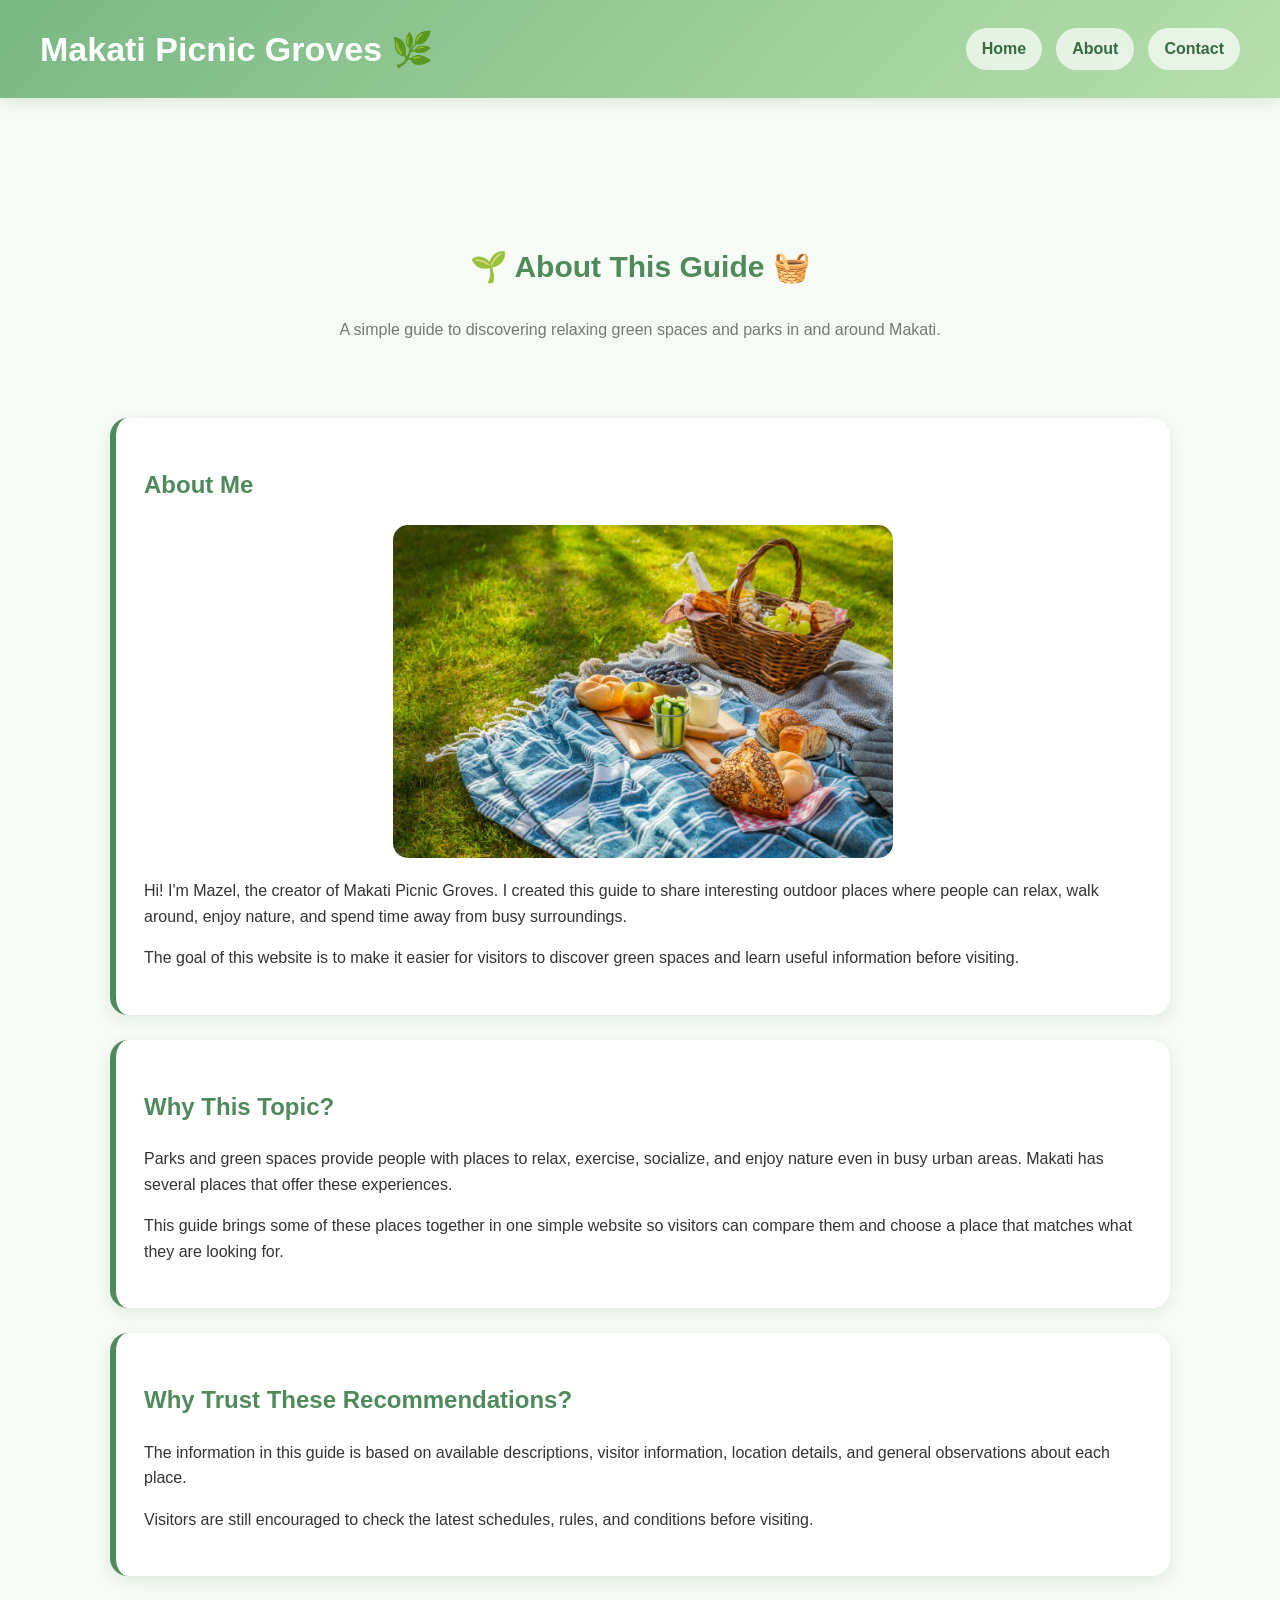
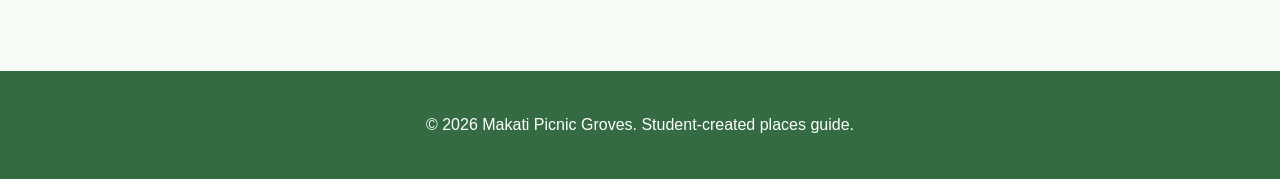
==== commit fab951e7: "Rebuild header with Flexbox" ====
--- a/about.html
+++ b/about.html
@@ -12,91 +12,125 @@
 
 <body>
 
-<header>
+    <!-- ---------- Header ---------- -->
 
-    <h1>🌿 Makati Picnic Groves 🌿</h1>
+    <header class="site-header">
 
-    <p>
-        A simple guide to finding peaceful green spaces in the city.
-    </p>
+        <h1>Makati Picnic Groves 🌿</h1>
 
-    <nav>
-        <ul>
-            <li><a href="index.html">Home</a></li>
-            <li><a href="about.html">About</a></li>
-            <li><a href="contact.html">Contact</a></li>
-        </ul>
-    </nav>
+        <nav>
+            <ul>
 
-</header>
+                <li>
+                    <a href="index.html">Home</a>
+                </li>
+
+                <li>
+                    <a href="about.html">About</a>
+                </li>
+
+                <li>
+                    <a href="contact.html">Contact</a>
+                </li>
+
+            </ul>
+        </nav>
+
+    </header>
 
 
-<main>
+    <!-- ---------- Main Content ---------- -->
 
-    <section class="about-card">
+    <main>
 
-        <h2>🌱 About Makati Picnic Groves</h2>
+        <section class="welcome">
 
-        <img
-            class="about-image"
-            src="picnic.jpg"
-            alt="A picnic setup surrounded by greenery">
-
-        <p>
-            Welcome to Makati Picnic Groves! This guide was created
-            for people who want to discover peaceful green spaces
-            while staying close to the busy city.
-        </p>
-
-        <p>
-            I chose this topic because Makati is known for its
-            buildings, offices, shopping areas, and busy streets,
-            but it also has beautiful parks and outdoor spaces where
-            people can slow down and enjoy a little break from city
-            life.
-        </p>
-
-        <p>
-            Whether you want to take a quiet walk, enjoy some fresh
-            air, take photographs, meet friends, or simply find a
-            relaxing place to sit, these parks offer different ways
-            to enjoy the outdoors.
-        </p>
-
-        <div class="highlight">
-
-            <h3>✨ Why Trust These Recommendations?</h3>
+            <h2>About This Guide</h2>
 
             <p>
-                The places featured in this guide were chosen because
-                they offer accessible green spaces and enjoyable
-                outdoor experiences. The recommendations focus on
-                practical details such as location, opening hours,
-                atmosphere, and what each place is best suited for.
+                A simple guide to discovering relaxing green spaces
+                and parks in and around Makati.
+            </p>
+
+        </section>
+
+
+        <section class="about-card">
+
+            <h2>About Me</h2>
+
+            <img
+                src="picnic.jpg"
+                alt="Picnic setup in a green park"
+            >
+
+            <p>
+                Hi! I'm Mazel, the creator of Makati Picnic Groves.
+                I created this guide to share interesting outdoor
+                places where people can relax, walk around, enjoy
+                nature, and spend time away from busy surroundings.
             </p>
 
             <p>
-                I also wanted this guide to be simple and easy to use,
-                so visitors can quickly find a place that matches the
-                kind of outdoor experience they are looking for.
+                The goal of this website is to make it easier for
+                visitors to discover green spaces and learn useful
+                information before visiting.
             </p>
 
-        </div>
-
-    </section>
-
-</main>
+        </section>
 
 
-<footer>
+        <section class="info-card">
 
-    <p>🌿 Makati Picnic Groves 🌿</p>
+            <h2>Why This Topic?</h2>
 
-    <p>
-        A little guide to finding green spaces in the city.
-    </p>
+            <p>
+                Parks and green spaces provide people with places to
+                relax, exercise, socialize, and enjoy nature even in
+                busy urban areas. Makati has several places that offer
+                these experiences.
+            </p>
 
-</footer>
+            <p>
+                This guide brings some of these places together in
+                one simple website so visitors can compare them and
+                choose a place that matches what they are looking for.
+            </p>
+
+        </section>
+
+
+        <section class="info-card">
+
+            <h2>Why Trust These Recommendations?</h2>
+
+            <p>
+                The information in this guide is based on available
+                descriptions, visitor information, location details,
+                and general observations about each place.
+            </p>
+
+            <p>
+                Visitors are still encouraged to check the latest
+                schedules, rules, and conditions before visiting.
+            </p>
+
+        </section>
+
+    </main>
+
+
+    <!-- ---------- Footer ---------- -->
+
+    <footer>
+
+        <p>
+            &copy; 2026 Makati Picnic Groves.
+            Student-created places guide.
+        </p>
+
+    </footer>
 
 </body>
+
 </html>
--- a/style.css
+++ b/style.css
@@ -1,21 +1,16 @@
-/* =========================
-   VARIABLES
-========================= */
-
 :root {
-    --brand: #4f8d58;
-    --brand-dark: #3d704e;
+    --brand: #4f8a5b;
+    --brand-dark: #356b42;
+    --green-light: #dff2e3;
+    --yellow: #f4c95d;
     --ink: #333333;
-    --muted: #b7d8bd;
-    --background: #f4fbf5;
-    --light: #ffffff;
-    --accent: #b06f1e;
-}
-
-
-/* =========================
-   BASE STYLES
-========================= */
+    --muted: #777777;
+    --background: #f6fbf5;
+    --white: #ffffff;
+}
+
+
+/* ---------- Base Styles ---------- */
 
 * {
     box-sizing: border-box;
@@ -25,7 +20,7 @@
     margin: 0;
     font-family: Arial, sans-serif;
     line-height: 1.6;
-    background-color: var(--background);
+    background: var(--background);
     color: var(--ink);
 }
 
@@ -33,270 +28,228 @@
     max-width: 100%;
 }
 
-
-/* =========================
-   HEADER AND NAVIGATION
-========================= */
-
-header {
-    background: linear-gradient(135deg, #72b77b, #b9dfb5);
-    color: var(--light);
-    text-align: center;
-    padding: 35px 20px;
-}
-
-header h1 {
+h1,
+h2,
+h3 {
+    color: var(--brand);
+}
+
+
+/* ---------- Header / 6.3 Flexbox ---------- */
+
+.site-header {
+    display: flex;
+    justify-content: space-between;
+    align-items: center;
+    gap: 20px;
+    min-height: 90px;
+    padding: 22px 40px;
+    background: linear-gradient(135deg, #79b883, #b7dfad);
+    box-shadow: 0 4px 12px rgba(70, 120, 80, 0.15);
+}
+
+.site-header h1 {
     margin: 0;
-    font-size: 42px;
-}
-
-header p {
-    font-size: 17px;
-    margin: 10px 0 20px;
-}
-
-nav ul {
+    color: var(--white);
+    font-size: clamp(22px, 4vw, 34px);
+}
+
+.site-header nav ul {
+    display: flex;
+    gap: 14px;
+    flex-wrap: wrap;
+    justify-content: flex-end;
     list-style: none;
     padding: 0;
-    margin: 20px 0 0;
-}
-
-nav li {
-    display: inline-block;
-    margin: 0 10px;
-}
-
-nav a {
-    color: var(--light);
+    margin: 0;
+}
+
+.site-header nav li {
+    margin: 0;
+}
+
+.site-header nav a {
+    display: block;
+    padding: 8px 16px;
+    border-radius: 25px;
+    background: rgba(255, 255, 255, 0.7);
+    color: var(--brand-dark);
     text-decoration: none;
     font-weight: bold;
-    background-color: rgba(255, 255, 255, 0.2);
-    padding: 9px 16px;
-    border-radius: 20px;
-}
-
-nav a:hover {
-    background-color: var(--light);
+    transition: 0.2s ease;
+}
+
+.site-header nav a:hover {
+    background: var(--white);
     color: var(--brand);
-}
-
-
-/* =========================
-   MAIN CONTENT
-========================= */
+    transform: translateY(-2px);
+}
+
+
+/* ---------- Main Content ---------- */
 
 main {
-    max-width: 1100px;
+    width: min(1100px, calc(100% - 40px));
     margin: 40px auto;
     padding: 20px;
-}
+    animation: fadeIn 0.5s ease;
+}
+
+
+/* ---------- Welcome / Flexbox Centering ---------- */
 
 .welcome {
+    min-height: 260px;
+    display: flex;
+    flex-direction: column;
+    justify-content: center;
+    align-items: center;
     text-align: center;
-    margin-bottom: 35px;
+    padding: 30px;
 }
 
 .welcome h2 {
-    color: var(--brand);
-}
-
-
-/* =========================
-   PLACE CARDS
-========================= */
-
-.places {
-    display: flex;
-    flex-wrap: wrap;
-    justify-content: center;
-    gap: 25px;
-}
+    margin-bottom: 10px;
+    font-size: 30px;
+}
+
+.welcome h2::before {
+    content: "🌱 ";
+}
+
+.welcome h2::after {
+    content: " 🧺";
+}
+
+.welcome p {
+    max-width: 650px;
+    color: var(--muted);
+}
+
+
+/* ---------- Place Cards ---------- */
 
 .place-card {
-    width: 250px;
-    background-color: var(--light);
-    padding: 20px;
+    padding: 24px;
+    margin-bottom: 24px;
+    background: var(--white);
+    border-left: 6px solid var(--brand);
     border-radius: 18px;
-    border-left: 6px solid var(--brand);
-    margin-bottom: 25px;
-    text-align: center;
-    box-shadow: 0 5px 15px rgba(70, 120, 75, 0.15);
-    transition: transform 0.2s;
+    box-shadow: 0 5px 15px rgba(70, 120, 80, 0.12);
+    transition: 0.2s ease;
 }
 
 .place-card:hover {
-    transform: translateY(-6px);
-}
-
-.place-card img {
-    width: 220px;
-    height: 180px;
-    max-width: 100%;
-    object-fit: cover;
-    border-radius: 15px;
-}
-
+    transform: translateY(-5px);
+}
+
+.place-card h2,
 .place-card h3 {
     color: var(--brand);
-    font-size: 21px;
-}
-
-.place-card p {
-    line-height: 1.5;
-}
-
-.rating {
-    color: var(--accent);
-    font-weight: bold;
-}
-
-.read-more {
+    font-size: 24px;
+}
+
+.place-card img {
+    display: block;
+    width: 100%;
+    max-width: 500px;
+    margin: 15px auto;
+    border-radius: 15px;
+}
+
+
+/* ---------- Buttons / Links ---------- */
+
+.details-link,
+button {
     display: inline-block;
     margin-top: 10px;
-    background-color: var(--brand);
-    color: var(--light);
+    padding: 10px 18px;
+    border: none;
+    border-radius: 25px;
+    background: var(--brand);
+    color: var(--white);
     text-decoration: none;
-    padding: 9px 16px;
-    border-radius: 20px;
+    font-family: Arial, sans-serif;
     font-weight: bold;
-}
-
-.read-more:hover {
-    background-color: var(--brand-dark);
-}
-
-
-/* =========================
-   ABOUT PAGE
-========================= */
-
-.about-card {
-    background-color: var(--light);
-    padding: 35px;
-    border-radius: 20px;
-    box-shadow: 0 5px 15px rgba(70, 120, 75, 0.15);
-    text-align: center;
-}
-
-.about-card h2 {
-    color: var(--brand);
-    font-size: 30px;
-}
-
-.about-card p {
-    line-height: 1.7;
-    text-align: left;
-}
-
-.about-image {
-    width: 600px;
-    max-width: 100%;
-    height: auto;
-    display: block;
-    margin: 25px auto;
-    border-radius: 18px;
-}
-
-.highlight {
-    background-color: #edf7ed;
-    padding: 20px;
-    border-radius: 15px;
-    margin-top: 25px;
-}
-
-.highlight h3 {
-    color: var(--brand);
-}
-
-
-/* =========================
-   CONTACT PAGE
-========================= */
-
-.contact-card {
-    background-color: var(--light);
-    padding: 35px;
-    border-radius: 20px;
-    box-shadow: 0 5px 15px rgba(70, 120, 75, 0.15);
-}
-
-.contact-card h2 {
-    color: var(--brand);
-    text-align: center;
-}
-
-.contact-card > p {
-    text-align: center;
-}
-
-
-/* =========================
-   PLACE DETAILS
-========================= */
-
-main > section {
-    background-color: var(--light);
-    padding: 30px;
-    border-radius: 18px;
-    margin-bottom: 35px;
-    box-shadow: 0 5px 15px rgba(70, 120, 75, 0.15);
-}
-
-main > section img {
-    width: 100%;
-    height: auto;
-    display: block;
-    border-radius: 15px;
-    margin-bottom: 25px;
-}
-
-main > section h2 {
-    color: var(--brand);
-}
+    cursor: pointer;
+    transition: 0.2s ease;
+}
+
+.details-link:hover,
+button:hover {
+    background: var(--brand-dark);
+    transform: translateY(-2px);
+}
+
+
+/* ---------- Tables ---------- */
 
 table {
     width: 100%;
+    margin-top: 20px;
     border-collapse: collapse;
-    margin-top: 20px;
 }
 
 th,
 td {
-    border: 1px solid var(--muted);
     padding: 12px;
+    border: 1px solid #c9dfcc;
     text-align: left;
 }
 
 th {
-    background-color: #dff3e2;
+    width: 30%;
+    background: var(--green-light);
     color: var(--brand-dark);
 }
 
 
-/* =========================
-   FORMS
-========================= */
+/* ---------- About / Information Cards ---------- */
+
+.about-card,
+.info-card,
+.contact-card,
+.suggest-section {
+    padding: 28px;
+    margin-bottom: 25px;
+    background: var(--white);
+    border-left: 6px solid var(--brand);
+    border-radius: 18px;
+    box-shadow: 0 5px 15px rgba(70, 120, 80, 0.12);
+}
+
+.about-card img {
+    display: block;
+    width: 100%;
+    max-width: 500px;
+    margin: 20px auto;
+    border-radius: 15px;
+}
+
+
+/* ---------- Forms ---------- */
 
 fieldset {
-    padding: 25px;
-    border: 2px solid var(--muted);
+    padding: 24px;
+    margin-top: 20px;
+    border: 2px solid #b9d8bd;
     border-radius: 15px;
-    margin-top: 20px;
 }
 
 legend {
+    padding: 0 10px;
     color: var(--brand);
+    font-size: 20px;
     font-weight: bold;
-    font-size: 20px;
-    padding: 0 10px;
 }
 
 label {
     display: block;
     margin-top: 15px;
     margin-bottom: 7px;
+    color: var(--brand-dark);
     font-weight: bold;
-    color: var(--brand-dark);
 }
 
 input,
@@ -304,110 +257,47 @@
 textarea {
     width: 100%;
     padding: 12px;
-    border: 1px solid var(--muted);
+    border: 1px solid #b9d8bd;
     border-radius: 10px;
+    background: #fbfffb;
     font-family: Arial, sans-serif;
     font-size: 15px;
-    background-color: var(--light);
 }
 
 textarea {
-    min-height: 150px;
+    min-height: 140px;
     resize: vertical;
 }
-
-
-/* =========================
-   FORM FOCUS
-========================= */
 
 input:focus,
 select:focus,
 textarea:focus {
-    outline: 3px solid var(--brand);
+    outline: 3px solid var(--yellow);
     outline-offset: 2px;
 }
 
 
-/* =========================
-   RADIO AND CHECKBOX OPTIONS
-========================= */
-
-fieldset input[type="radio"],
-fieldset input[type="checkbox"] {
-    width: auto;
-}
-
-fieldset label {
-    display: inline;
-    margin-right: 15px;
-    font-weight: normal;
-}
-
-
-/* =========================
-   BUTTONS
-========================= */
-
-button,
-.send-button {
-    margin-top: 25px;
-    background-color: var(--brand);
-    color: var(--light);
-    padding: 12px 25px;
-    border: none;
-    border-radius: 25px;
-    font-size: 16px;
-    font-weight: bold;
-    cursor: pointer;
-}
-
-button:hover,
-.send-button:hover {
-    background-color: var(--brand-dark);
-}
-
-
-/* =========================
-   FOOTER
-========================= */
+/* ---------- Footer ---------- */
 
 footer {
-    background-color: var(--brand);
-    color: var(--light);
-    text-align: center;
     padding: 25px;
     margin-top: 50px;
-}
-
-
-/* =========================
-   MOBILE STYLES
-========================= */
-
-@media (max-width: 600px) {
-
-    main {
-        padding: 15px;
+    background: var(--brand-dark);
+    color: var(--white);
+    text-align: center;
+}
+
+
+/* ---------- Animation ---------- */
+
+@keyframes fadeIn {
+    from {
+        opacity: 0;
+        transform: translateY(8px);
     }
 
-    main > section,
-    .about-card,
-    .contact-card {
-        padding: 20px;
-    }
-
-    nav li {
-        display: block;
-        margin: 12px 0;
-    }
-
-    nav a {
-        display: inline-block;
-    }
-
-    .place-card {
-        width: 100%;
-        max-width: 350px;
+    to {
+        opacity: 1;
+        transform: translateY(0);
     }
 }
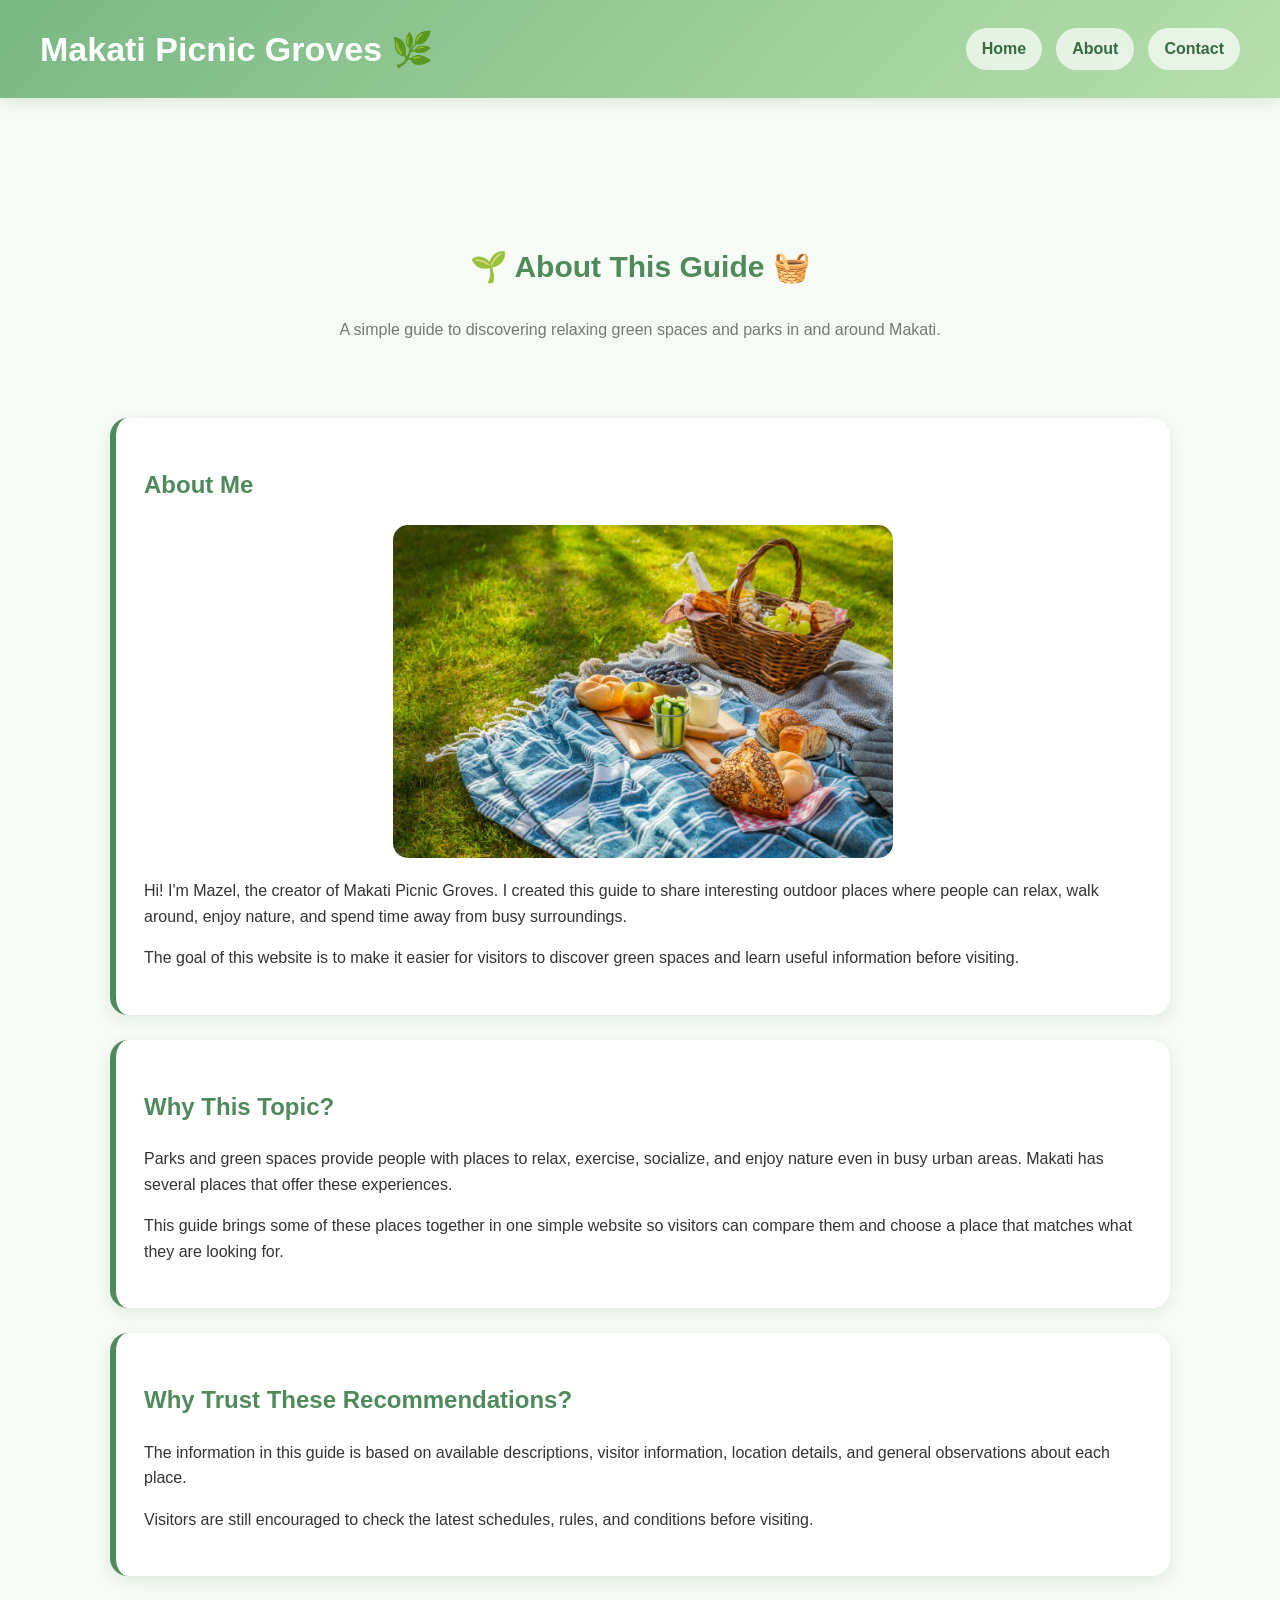
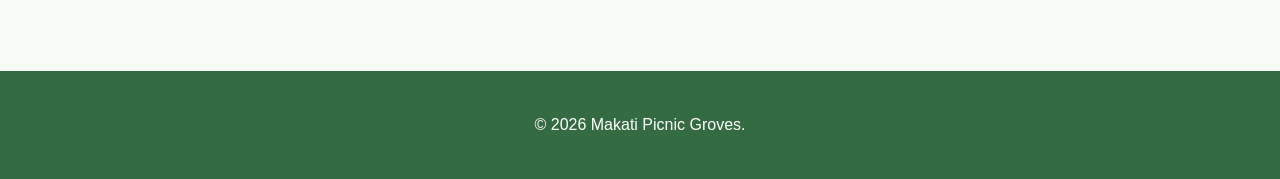
==== commit 53540ec3: "Rebuild header with Flexbox" ====
--- a/about.html
+++ b/about.html
@@ -126,7 +126,7 @@
 
         <p>
             &copy; 2026 Makati Picnic Groves.
-            Student-created places guide.
+            
         </p>
 
     </footer>
